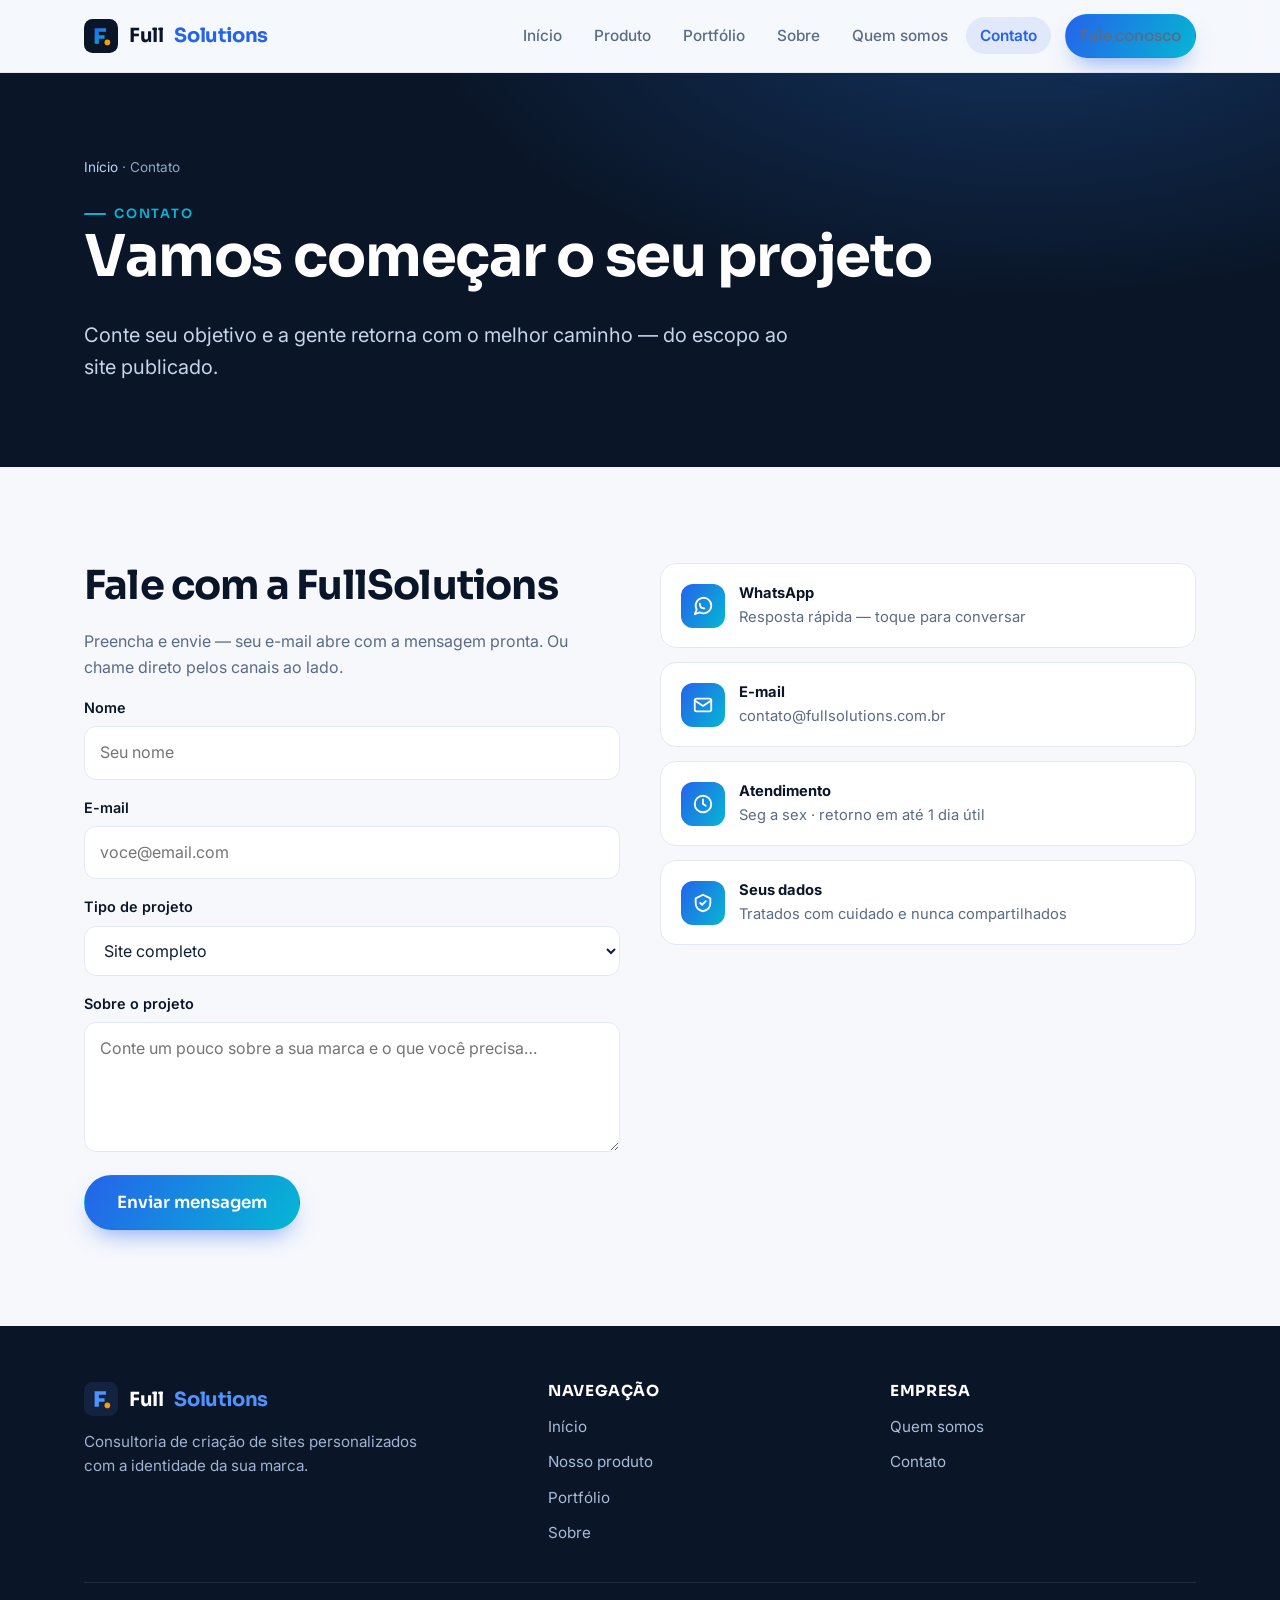
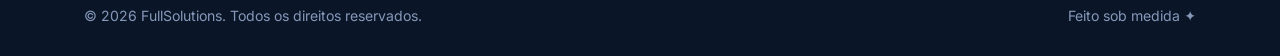
==== contato.html @ d1d46541 "feat: site institucional da FullSolutions (6 páginas) + GitHub Pages Site estático responsivo (HTML/" ====
<!doctype html>
<html lang="pt-BR">
<head>
<meta charset="utf-8">
<meta name="viewport" content="width=device-width, initial-scale=1">
<title>Contato — FullSolutions</title>
<meta name="description" content="Fale com a FullSolutions e comece seu projeto de site personalizado. Conte seu objetivo e a gente retorna com o melhor caminho.">
<link rel="icon" href="favicon.svg" type="image/svg+xml">
<link rel="preconnect" href="https://fonts.googleapis.com">
<link rel="preconnect" href="https://fonts.gstatic.com" crossorigin>
<link href="https://fonts.googleapis.com/css2?family=Sora:wght@500;600;700&family=Inter:wght@400;500;600&display=swap" rel="stylesheet">
<link rel="stylesheet" href="css/styles.css">
</head>
<body>

<header class="site-header">
  <div class="container nav">
    <a class="brand" href="index.html" aria-label="FullSolutions — início">
      <svg class="logo" viewBox="0 0 48 48" aria-hidden="true"><defs><linearGradient id="bg" x1="0" y1="0" x2="1" y2="1"><stop offset="0" stop-color="#2563eb"/><stop offset="1" stop-color="#06b6d4"/></linearGradient></defs><rect width="48" height="48" rx="12" fill="#0a1628"/><path d="M15 13h16v5h-10v5h8v5h-8v7h-6z" fill="url(#bg)"/><circle cx="33" cy="33" r="4" fill="#f59e0b"/></svg>
      Full<b>Solutions</b>
    </a>
    <button class="nav-toggle" aria-label="Abrir menu" aria-expanded="false" aria-controls="menu">
      <svg viewBox="0 0 24 24" fill="none" stroke="currentColor" stroke-width="2" stroke-linecap="round"><path d="M4 7h16M4 12h16M4 17h16"/></svg>
    </button>
    <ul class="nav-links" id="menu">
      <li><a href="index.html">Início</a></li>
      <li><a href="produto.html">Produto</a></li>
      <li><a href="portfolio.html">Portfólio</a></li>
      <li><a href="sobre.html">Sobre</a></li>
      <li><a href="quem-somos.html">Quem somos</a></li>
      <li><a href="contato.html" class="active">Contato</a></li>
      <li class="nav-cta"><a class="btn btn-primary" href="contato.html">Fale conosco</a></li>
    </ul>
  </div>
</header>

<section class="page-hero">
  <div class="container">
    <div class="crumbs"><a href="index.html">Início</a> · Contato</div>
    <span class="eyebrow">Contato</span>
    <h1>Vamos começar o seu projeto</h1>
    <p class="lead">Conte seu objetivo e a gente retorna com o melhor caminho — do escopo ao site publicado.</p>
  </div>
</section>

<section class="section">
  <div class="container">
    <div class="contact-grid">
      <div class="reveal">
        <h2>Fale com a FullSolutions</h2>
        <p class="muted">Preencha e envie — seu e-mail abre com a mensagem pronta. Ou chame direto pelos canais ao lado.</p>
        <form id="form-contato" novalidate>
          <div class="field">
            <label for="nome">Nome</label>
            <input id="nome" name="nome" type="text" placeholder="Seu nome" required>
          </div>
          <div class="field">
            <label for="email">E-mail</label>
            <input id="email" name="email" type="email" placeholder="voce@email.com" required>
          </div>
          <div class="field">
            <label for="tipo">Tipo de projeto</label>
            <select id="tipo" name="tipo">
              <option>Página única / Landing</option>
              <option selected>Site completo</option>
              <option>Site + integrações</option>
              <option>Ainda não sei / quero orientação</option>
            </select>
          </div>
          <div class="field">
            <label for="msg">Sobre o projeto</label>
            <textarea id="msg" name="msg" placeholder="Conte um pouco sobre a sua marca e o que você precisa…"></textarea>
          </div>
          <button class="btn btn-primary btn-lg" type="submit">Enviar mensagem</button>
          <p id="form-aviso" class="muted" style="margin-top:12px;font-size:.9rem" hidden></p>
        </form>
      </div>

      <div class="reveal">
        <div class="contact-cards">
          <a class="contact-item" id="wpp" href="https://wa.me/5500000000000" target="_blank" rel="noopener">
            <span class="ic"><svg viewBox="0 0 24 24" fill="none" stroke="currentColor" stroke-width="2" stroke-linecap="round" stroke-linejoin="round"><path d="M21 11.5a8.5 8.5 0 0 1-12.7 7.4L3 21l2.1-5.3A8.5 8.5 0 1 1 21 11.5z"/><path d="M8.5 9.5c0 3 2 5 5 5"/></svg></span>
            <span><b>WhatsApp</b><span>Resposta rápida — toque para conversar</span></span>
          </a>
          <a class="contact-item" id="mail" href="mailto:contato@fullsolutions.com.br">
            <span class="ic"><svg viewBox="0 0 24 24" fill="none" stroke="currentColor" stroke-width="2" stroke-linecap="round" stroke-linejoin="round"><rect x="3" y="5" width="18" height="14" rx="2"/><path d="m3 7 9 6 9-6"/></svg></span>
            <span><b>E-mail</b><span>contato@fullsolutions.com.br</span></span>
          </a>
          <div class="contact-item">
            <span class="ic"><svg viewBox="0 0 24 24" fill="none" stroke="currentColor" stroke-width="2" stroke-linecap="round" stroke-linejoin="round"><circle cx="12" cy="12" r="9"/><path d="M12 7v5l3 2"/></svg></span>
            <span><b>Atendimento</b><span>Seg a sex · retorno em até 1 dia útil</span></span>
          </div>
          <div class="contact-item">
            <span class="ic"><svg viewBox="0 0 24 24" fill="none" stroke="currentColor" stroke-width="2" stroke-linecap="round" stroke-linejoin="round"><path d="M12 3l8 4v5c0 5-3.5 8-8 9-4.5-1-8-4-8-9V7z"/><path d="m9 12 2 2 4-4"/></svg></span>
            <span><b>Seus dados</b><span>Tratados com cuidado e nunca compartilhados</span></span>
          </div>
        </div>
      </div>
    </div>
  </div>
</section>

<footer class="site-footer">
  <div class="container">
    <div class="footer-grid">
      <div>
        <div class="brand"><svg class="logo" viewBox="0 0 48 48" aria-hidden="true"><rect width="48" height="48" rx="12" fill="#13233f"/><path d="M15 13h16v5h-10v5h8v5h-8v7h-6z" fill="#4f93ff"/><circle cx="33" cy="33" r="4" fill="#f59e0b"/></svg> Full<b style="color:#4f93ff">Solutions</b></div>
        <p>Consultoria de criação de sites personalizados com a identidade da sua marca.</p>
      </div>
      <div class="footer-col"><h4>Navegação</h4><ul>
        <li><a href="index.html">Início</a></li>
        <li><a href="produto.html">Nosso produto</a></li>
        <li><a href="portfolio.html">Portfólio</a></li>
        <li><a href="sobre.html">Sobre</a></li>
      </ul></div>
      <div class="footer-col"><h4>Empresa</h4><ul>
        <li><a href="quem-somos.html">Quem somos</a></li>
        <li><a href="contato.html">Contato</a></li>
      </ul></div>
    </div>
    <div class="footer-bottom">
      <span>© <span data-year>2026</span> FullSolutions. Todos os direitos reservados.</span>
      <span>Feito sob medida ✦</span>
    </div>
  </div>
</footer>

<script src="js/main.js"></script>
<script>
// Formulário → abre o e-mail com a mensagem pronta (sem backend; dados não passam por terceiros).
(function () {
  var EMAIL_DESTINO = 'contato@fullsolutions.com.br'; // TODO: troque pelo e-mail real da FullSolutions
  var form = document.getElementById('form-contato');
  var aviso = document.getElementById('form-aviso');
  if (!form) return;
  form.addEventListener('submit', function (e) {
    e.preventDefault();
    var nome = form.nome.value.trim(), email = form.email.value.trim(), tipo = form.tipo.value, msg = form.msg.value.trim();
    if (!nome || !email) { aviso.hidden = false; aviso.textContent = 'Preencha nome e e-mail para continuar.'; return; }
    var assunto = 'Novo projeto — ' + nome;
    var corpo = 'Nome: ' + nome + '\nE-mail: ' + email + '\nTipo de projeto: ' + tipo + '\n\n' + (msg || '(sem descrição)');
    window.location.href = 'mailto:' + EMAIL_DESTINO + '?subject=' + encodeURIComponent(assunto) + '&body=' + encodeURIComponent(corpo);
    aviso.hidden = false; aviso.textContent = 'Abrindo seu aplicativo de e-mail com a mensagem pronta…';
  });
})();
</script>
</body>
</html>
---- css/styles.css ----
/* ============================================================
   FullSolutions — identidade visual
   Navy profundo + gradiente azul→cyan · acento âmbar · base clara
   ============================================================ */
:root {
  /* marca */
  --ink: #0a1628;          /* navy profundo (texto forte / fundos escuros) */
  --ink-2: #0f1f38;
  --brand: #2563eb;        /* azul */
  --brand-2: #06b6d4;      /* cyan */
  --brand-grad: linear-gradient(120deg, #2563eb 0%, #06b6d4 100%);
  --amber: #f59e0b;        /* acento quente (CTA secundário / destaques) */
  --amber-2: #fbbf24;
  /* neutros */
  --bg: #f6f8fc;
  --surface: #ffffff;
  --surface-soft: #eef2f9;
  --line: #e3e9f2;
  --text: #0f1e34;
  --muted: #5b6b85;
  --muted-2: #8a97ad;
  /* efeitos */
  --radius: 16px;
  --radius-sm: 10px;
  --shadow: 0 10px 30px -12px rgba(16, 36, 70, .22);
  --shadow-lg: 0 30px 60px -20px rgba(16, 36, 70, .35);
  --ring: 0 0 0 4px rgba(37, 99, 235, .16);
  --max: 1160px;
  --font-head: "Sora", system-ui, -apple-system, "Segoe UI", Roboto, sans-serif;
  --font-body: "Inter", system-ui, -apple-system, "Segoe UI", Roboto, sans-serif;
}

* { box-sizing: border-box; }
html { scroll-behavior: smooth; }
body {
  margin: 0; font-family: var(--font-body); color: var(--text); background: var(--bg);
  line-height: 1.6; -webkit-font-smoothing: antialiased; overflow-x: hidden;
}
h1, h2, h3, h4 { font-family: var(--font-head); line-height: 1.15; color: var(--ink); font-weight: 700; margin: 0 0 .5em; letter-spacing: -.02em; }
h1 { font-size: clamp(2.1rem, 5vw, 3.6rem); }
h2 { font-size: clamp(1.6rem, 3.4vw, 2.5rem); }
h3 { font-size: 1.25rem; }
p { margin: 0 0 1rem; }
a { color: var(--brand); text-decoration: none; }
img { max-width: 100%; display: block; }
.container { width: 100%; max-width: var(--max); margin: 0 auto; padding: 0 24px; }
.eyebrow { font-family: var(--font-head); font-weight: 600; font-size: .8rem; letter-spacing: .14em; text-transform: uppercase; color: var(--brand); display: inline-flex; align-items: center; gap: 8px; }
.eyebrow::before { content: ""; width: 22px; height: 2px; background: var(--brand-grad); border-radius: 2px; }
.lead { font-size: clamp(1.05rem, 2.2vw, 1.25rem); color: var(--muted); }
.muted { color: var(--muted); }
.center { text-align: center; }
.grad-text { background: var(--brand-grad); -webkit-background-clip: text; background-clip: text; color: transparent; }

/* ---------- botões ---------- */
.btn { display: inline-flex; align-items: center; gap: 10px; font-family: var(--font-head); font-weight: 600; font-size: .98rem; padding: 14px 26px; border-radius: 999px; border: 1px solid transparent; cursor: pointer; transition: transform .15s ease, box-shadow .2s ease, background .2s; white-space: nowrap; }
.btn:focus-visible { outline: none; box-shadow: var(--ring); }
.btn-primary { background: var(--brand-grad); color: #fff; box-shadow: 0 12px 24px -10px rgba(37, 99, 235, .6); }
.btn-primary:hover { transform: translateY(-2px); box-shadow: 0 18px 34px -10px rgba(37, 99, 235, .7); }
.btn-amber { background: linear-gradient(120deg, #f59e0b, #fbbf24); color: #3a2600; box-shadow: 0 12px 24px -10px rgba(245, 158, 11, .6); }
.btn-amber:hover { transform: translateY(-2px); }
.btn-ghost { background: var(--surface); color: var(--ink); border-color: var(--line); }
.btn-ghost:hover { border-color: var(--brand); color: var(--brand); transform: translateY(-2px); }
.btn-light { background: rgba(255,255,255,.1); color: #fff; border-color: rgba(255,255,255,.28); }
.btn-light:hover { background: rgba(255,255,255,.18); transform: translateY(-2px); }
.btn-lg { padding: 16px 32px; font-size: 1.05rem; }

/* ---------- header / nav ---------- */
.site-header { position: sticky; top: 0; z-index: 50; background: rgba(246, 248, 252, .82); backdrop-filter: saturate(160%) blur(12px); border-bottom: 1px solid var(--line); }
.nav { display: flex; align-items: center; justify-content: space-between; height: 72px; }
.brand { display: inline-flex; align-items: center; gap: 11px; font-family: var(--font-head); font-weight: 700; font-size: 1.22rem; color: var(--ink); letter-spacing: -.02em; }
.brand .logo { width: 34px; height: 34px; flex: none; }
.brand b { color: var(--brand); }
.nav-links { display: flex; align-items: center; gap: 4px; list-style: none; margin: 0; padding: 0; }
.nav-links a { color: var(--muted); font-weight: 500; font-size: .96rem; padding: 9px 14px; border-radius: 999px; transition: color .15s, background .15s; }
.nav-links a:hover { color: var(--ink); background: var(--surface-soft); }
.nav-links a.active { color: var(--brand); background: rgba(37, 99, 235, .1); font-weight: 600; }
.nav-cta { margin-left: 10px; }
.nav-toggle { display: none; background: none; border: 1px solid var(--line); border-radius: 10px; width: 44px; height: 42px; cursor: pointer; padding: 0; color: var(--ink); }
.nav-toggle svg { width: 22px; height: 22px; margin: 0 auto; }

@media (max-width: 880px) {
  .nav-toggle { display: inline-flex; align-items: center; }
  .nav-links { position: absolute; top: 72px; left: 0; right: 0; flex-direction: column; align-items: stretch; gap: 2px; background: var(--surface); border-bottom: 1px solid var(--line); padding: 12px 16px 18px; box-shadow: var(--shadow); transform: translateY(-8px); opacity: 0; pointer-events: none; transition: .2s; }
  .nav-links.open { transform: none; opacity: 1; pointer-events: auto; }
  .nav-links a { padding: 13px 14px; font-size: 1rem; }
  .nav-cta { margin: 8px 0 0; }
  .nav-cta .btn { width: 100%; justify-content: center; }
}

/* ---------- hero ---------- */
.hero { position: relative; background: radial-gradient(1200px 600px at 75% -10%, #13335f 0%, transparent 60%), var(--ink); color: #fff; overflow: hidden; }
.hero::after { content: ""; position: absolute; inset: 0; background: radial-gradient(700px 400px at 15% 110%, rgba(6, 182, 212, .22), transparent 60%); pointer-events: none; }
.hero .container { position: relative; z-index: 1; padding-top: clamp(56px, 9vw, 104px); padding-bottom: clamp(56px, 9vw, 104px); }
.hero h1 { color: #fff; max-width: 15ch; }
.hero .eyebrow { color: var(--brand-2); }
.hero .eyebrow::before { background: var(--brand-2); }
.hero .lead { color: #c6d4ea; max-width: 54ch; }
.hero-actions { display: flex; flex-wrap: wrap; gap: 14px; margin-top: 30px; }
.hero-grid { display: grid; grid-template-columns: 1.15fr .85fr; gap: 48px; align-items: center; }
@media (max-width: 920px) { .hero-grid { grid-template-columns: 1fr; gap: 36px; } }

/* cartão flutuante do hero (mockup abstrato de site) */
.hero-card { background: linear-gradient(160deg, rgba(255,255,255,.08), rgba(255,255,255,.02)); border: 1px solid rgba(255,255,255,.14); border-radius: 22px; padding: 18px; box-shadow: var(--shadow-lg); backdrop-filter: blur(6px); }
.hero-card .bar { display: flex; gap: 7px; margin-bottom: 14px; }
.hero-card .bar span { width: 11px; height: 11px; border-radius: 50%; background: rgba(255,255,255,.3); }
.hero-card .bar span:first-child { background: #f87171; } .hero-card .bar span:nth-child(2) { background: #fbbf24; } .hero-card .bar span:nth-child(3) { background: #34d399; }
.hero-card .screen { background: #0b1a30; border-radius: 14px; padding: 18px; border: 1px solid rgba(255,255,255,.08); }
.sk { border-radius: 8px; background: rgba(255,255,255,.1); }
.sk-row { height: 12px; margin-bottom: 10px; }
.sk-row.w80 { width: 80%; } .sk-row.w60 { width: 60%; } .sk-row.w40 { width: 40%; }
.sk-hero { height: 70px; margin-bottom: 16px; background: var(--brand-grad); opacity: .85; }
.sk-cards { display: grid; grid-template-columns: repeat(3,1fr); gap: 10px; margin-top: 14px; }
.sk-card { height: 54px; background: rgba(255,255,255,.07); border-radius: 10px; }
.sk-card:nth-child(2) { background: rgba(6,182,212,.22); }

/* ---------- seções ---------- */
.section { padding: clamp(56px, 8vw, 96px) 0; }
.section-head { max-width: 640px; margin: 0 0 44px; }
.section-head.center { margin-left: auto; margin-right: auto; text-align: center; }
.section.alt { background: var(--surface); border-top: 1px solid var(--line); border-bottom: 1px solid var(--line); }

/* grid de cards */
.grid { display: grid; gap: 22px; }
.grid-3 { grid-template-columns: repeat(3, 1fr); }
.grid-2 { grid-template-columns: repeat(2, 1fr); }
@media (max-width: 860px) { .grid-3 { grid-template-columns: 1fr; } .grid-2 { grid-template-columns: 1fr; } }

.card { background: var(--surface); border: 1px solid var(--line); border-radius: var(--radius); padding: 28px; box-shadow: var(--shadow); transition: transform .18s ease, box-shadow .2s ease, border-color .2s; }
.card:hover { transform: translateY(-4px); box-shadow: var(--shadow-lg); border-color: #cdd9ee; }
.card .ic { width: 50px; height: 50px; border-radius: 14px; display: grid; place-items: center; background: linear-gradient(135deg, rgba(37,99,235,.14), rgba(6,182,212,.14)); color: var(--brand); margin-bottom: 16px; }
.card .ic svg { width: 26px; height: 26px; }
.card h3 { margin-bottom: 8px; }
.card p { color: var(--muted); margin: 0; font-size: .97rem; }

/* lista de checks */
.checks { list-style: none; margin: 0; padding: 0; display: grid; gap: 12px; }
.checks li { position: relative; padding-left: 34px; color: var(--muted); }
.checks li::before { content: ""; position: absolute; left: 0; top: 2px; width: 22px; height: 22px; border-radius: 50%; background: var(--brand-grad); }
.checks li::after { content: ""; position: absolute; left: 7px; top: 8px; width: 8px; height: 4px; border-left: 2px solid #fff; border-bottom: 2px solid #fff; transform: rotate(-45deg); }
.checks li b { color: var(--ink); }

/* passos / processo */
.steps { counter-reset: s; display: grid; gap: 18px; }
.step { display: grid; grid-template-columns: 56px 1fr; gap: 18px; align-items: start; background: var(--surface); border: 1px solid var(--line); border-radius: var(--radius); padding: 22px 24px; }
.step::before { counter-increment: s; content: counter(s); font-family: var(--font-head); font-weight: 700; font-size: 1.2rem; color: #fff; width: 48px; height: 48px; border-radius: 14px; background: var(--brand-grad); display: grid; place-items: center; }
.step h3 { margin: 4px 0 6px; }
.step p { margin: 0; color: var(--muted); font-size: .96rem; }

/* preços / planos */
.plans { display: grid; grid-template-columns: repeat(3, 1fr); gap: 22px; align-items: stretch; }
@media (max-width: 920px) { .plans { grid-template-columns: 1fr; } }
.plan { background: var(--surface); border: 1px solid var(--line); border-radius: var(--radius); padding: 30px 28px; display: flex; flex-direction: column; box-shadow: var(--shadow); }
.plan.featured { border: 1.5px solid transparent; background: linear-gradient(var(--surface), var(--surface)) padding-box, var(--brand-grad) border-box; box-shadow: var(--shadow-lg); position: relative; }
.plan.featured .tag { position: absolute; top: -13px; left: 28px; background: var(--brand-grad); color: #fff; font-family: var(--font-head); font-weight: 600; font-size: .72rem; letter-spacing: .08em; text-transform: uppercase; padding: 5px 14px; border-radius: 999px; }
.plan h3 { font-size: 1.3rem; }
.plan .price { font-family: var(--font-head); font-weight: 700; font-size: 1.1rem; color: var(--brand); margin: 2px 0 14px; }
.plan .desc { color: var(--muted); font-size: .95rem; margin-bottom: 18px; }
.plan .checks { margin-bottom: 24px; }
.plan .checks li { font-size: .93rem; }
.plan .btn { margin-top: auto; justify-content: center; }

/* faixa CTA */
.cta-band { background: radial-gradient(900px 500px at 80% -30%, #13335f, transparent 60%), var(--ink); color: #fff; border-radius: 26px; padding: clamp(36px, 6vw, 60px); text-align: center; box-shadow: var(--shadow-lg); position: relative; overflow: hidden; }
.cta-band::after { content: ""; position: absolute; inset: 0; background: radial-gradient(500px 300px at 10% 120%, rgba(6,182,212,.25), transparent 60%); }
.cta-band > * { position: relative; z-index: 1; }
.cta-band h2 { color: #fff; }
.cta-band p { color: #c6d4ea; max-width: 52ch; margin: 0 auto 26px; }

/* números / stats */
.stats { display: grid; grid-template-columns: repeat(4, 1fr); gap: 18px; }
@media (max-width: 760px) { .stats { grid-template-columns: repeat(2, 1fr); } }
.stat { text-align: center; padding: 10px; }
.stat b { display: block; font-family: var(--font-head); font-weight: 700; font-size: clamp(1.8rem, 4vw, 2.6rem); background: var(--brand-grad); -webkit-background-clip: text; background-clip: text; color: transparent; }
.stat span { color: var(--muted); font-size: .92rem; }

/* portfólio */
.work { display: grid; grid-template-columns: repeat(3, 1fr); gap: 24px; }
@media (max-width: 920px) { .work { grid-template-columns: 1fr; } }
.work-card { background: var(--surface); border: 1px solid var(--line); border-radius: var(--radius); overflow: hidden; box-shadow: var(--shadow); transition: transform .18s, box-shadow .2s; display: flex; flex-direction: column; }
.work-card:hover { transform: translateY(-5px); box-shadow: var(--shadow-lg); }
.work-thumb { aspect-ratio: 16/10; display: grid; place-items: center; color: #fff; position: relative; overflow: hidden; }
.work-thumb .mark { font-family: var(--font-head); font-weight: 700; font-size: 1.5rem; letter-spacing: -.02em; z-index: 1; text-align: center; padding: 10px 18px; }
.work-thumb::after { content: ""; position: absolute; inset: 0; background: linear-gradient(160deg, rgba(255,255,255,.14), transparent 50%); }
.tt-fortuny { background: linear-gradient(135deg, #0f766e, #10b981); }
.tt-clio { background: linear-gradient(135deg, #7c3aed, #2563eb); }
.tt-coliseu { background: linear-gradient(135deg, #b91c1c, #f59e0b); }
.work-body { padding: 22px 24px; display: flex; flex-direction: column; flex: 1; }
.work-body h3 { margin-bottom: 6px; }
.work-body p { color: var(--muted); font-size: .95rem; }
.work-tags { display: flex; flex-wrap: wrap; gap: 7px; margin: 4px 0 16px; }
.work-tags span { font-size: .76rem; font-weight: 600; color: var(--brand); background: rgba(37,99,235,.1); padding: 4px 10px; border-radius: 999px; }
.work-body .btn { margin-top: auto; align-self: flex-start; }

/* split (texto + visual) */
.split { display: grid; grid-template-columns: 1fr 1fr; gap: 48px; align-items: center; }
.split.reverse .split-media { order: -1; }
@media (max-width: 860px) { .split { grid-template-columns: 1fr; gap: 30px; } .split.reverse .split-media { order: 0; } }
.split-media { background: linear-gradient(160deg, var(--surface-soft), #fff); border: 1px solid var(--line); border-radius: 22px; padding: 28px; box-shadow: var(--shadow); }

/* valores (quem somos) */
.value { display: grid; grid-template-columns: 48px 1fr; gap: 16px; align-items: start; }
.value .ic { width: 48px; height: 48px; border-radius: 13px; display: grid; place-items: center; background: linear-gradient(135deg, rgba(37,99,235,.14), rgba(6,182,212,.14)); color: var(--brand); }
.value .ic svg { width: 24px; height: 24px; }
.value h3 { font-size: 1.1rem; margin-bottom: 4px; }
.value p { color: var(--muted); font-size: .95rem; margin: 0; }

/* contato */
.contact-grid { display: grid; grid-template-columns: 1fr 1fr; gap: 40px; align-items: start; }
@media (max-width: 860px) { .contact-grid { grid-template-columns: 1fr; } }
.field { margin-bottom: 16px; }
.field label { display: block; font-weight: 600; font-size: .9rem; margin-bottom: 7px; color: var(--ink); }
.field input, .field textarea, .field select { width: 100%; padding: 13px 15px; border: 1px solid var(--line); border-radius: 12px; font: inherit; color: var(--text); background: var(--surface); transition: border-color .15s, box-shadow .15s; }
.field input:focus, .field textarea:focus, .field select:focus { outline: none; border-color: var(--brand); box-shadow: var(--ring); }
.field textarea { min-height: 130px; resize: vertical; }
.contact-cards { display: grid; gap: 14px; }
.contact-item { display: flex; gap: 14px; align-items: center; background: var(--surface); border: 1px solid var(--line); border-radius: var(--radius); padding: 18px 20px; }
.contact-item .ic { width: 44px; height: 44px; border-radius: 12px; display: grid; place-items: center; background: var(--brand-grad); color: #fff; flex: none; }
.contact-item .ic svg { width: 22px; height: 22px; }
.contact-item b { display: block; color: var(--ink); }
.contact-item span { color: var(--muted); font-size: .92rem; }

/* page hero (subpáginas) */
.page-hero { background: radial-gradient(1000px 500px at 80% -20%, #13335f, transparent 60%), var(--ink); color: #fff; padding: clamp(48px, 7vw, 84px) 0 clamp(40px, 6vw, 68px); }
.page-hero h1 { color: #fff; }
.page-hero .lead { color: #c6d4ea; max-width: 56ch; }
.page-hero .eyebrow { color: var(--brand-2); } .page-hero .eyebrow::before { background: var(--brand-2); }
.crumbs { font-size: .85rem; color: #90a4c4; margin-bottom: 18px; }
.crumbs a { color: #bcd0ee; }

/* ---------- footer ---------- */
.site-footer { background: var(--ink); color: #c6d4ea; padding: 56px 0 28px; }
.footer-grid { display: grid; grid-template-columns: 1.4fr 1fr 1fr; gap: 36px; margin-bottom: 36px; }
@media (max-width: 760px) { .footer-grid { grid-template-columns: 1fr; gap: 26px; } }
.site-footer .brand { color: #fff; margin-bottom: 14px; }
.site-footer p { color: #9fb2d1; font-size: .95rem; max-width: 36ch; }
.footer-col h4 { color: #fff; font-size: .95rem; letter-spacing: .04em; text-transform: uppercase; margin-bottom: 14px; }
.footer-col ul { list-style: none; margin: 0; padding: 0; display: grid; gap: 10px; }
.footer-col a { color: #a9bbd8; font-size: .95rem; }
.footer-col a:hover { color: #fff; }
.footer-bottom { border-top: 1px solid rgba(255,255,255,.1); padding-top: 22px; display: flex; justify-content: space-between; gap: 14px; flex-wrap: wrap; font-size: .88rem; color: #8698b8; }

/* reveal on scroll — conteúdo SEMPRE visível; a animação só toca ao entrar na tela.
   (Nunca esconde permanentemente, mesmo se o observer não disparar ou sem JS.) */
@keyframes fs-rise { from { opacity: 0; transform: translateY(16px); } to { opacity: 1; transform: none; } }
html.js .reveal.in { animation: fs-rise .6s ease both; }
@media (prefers-reduced-motion: reduce) { html.js .reveal.in { animation: none; } html { scroll-behavior: auto; } }
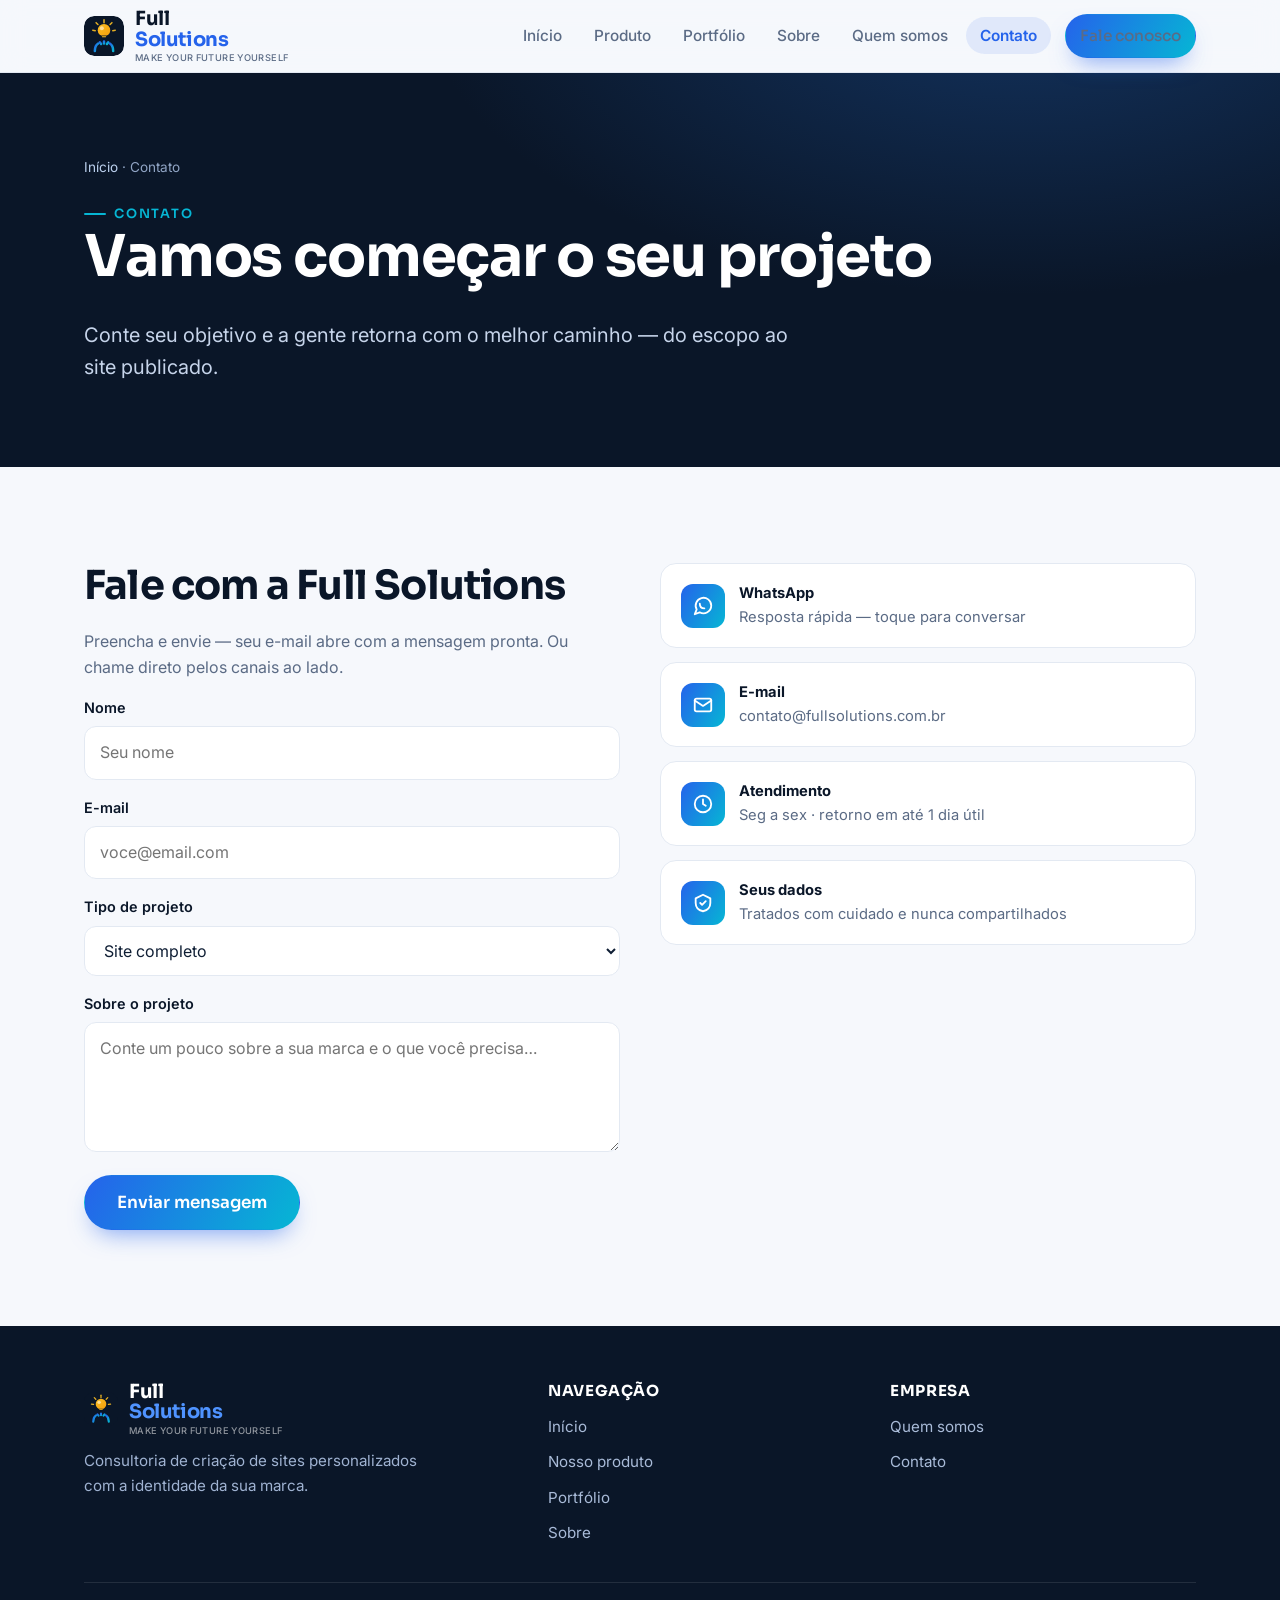
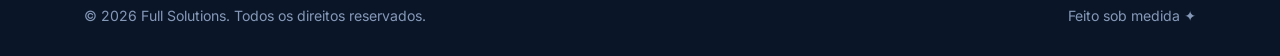
==== commit 204ef2a4: "feat: identidade real (Full Solutions + logo mão/lâmpada + slogan), PWA instalável, portfólio e depl" ====
--- a/contato.html
+++ b/contato.html
@@ -3,9 +3,15 @@
 <head>
 <meta charset="utf-8">
 <meta name="viewport" content="width=device-width, initial-scale=1">
-<title>Contato — FullSolutions</title>
-<meta name="description" content="Fale com a FullSolutions e comece seu projeto de site personalizado. Conte seu objetivo e a gente retorna com o melhor caminho.">
+<title>Contato — Full Solutions</title>
+<meta name="description" content="Fale com a Full Solutions e comece seu projeto de site personalizado. Conte seu objetivo e a gente retorna com o melhor caminho.">
 <link rel="icon" href="favicon.svg" type="image/svg+xml">
+<link rel="manifest" href="manifest.json">
+<meta name="theme-color" content="#0a1628">
+<link rel="apple-touch-icon" href="icons/apple-touch-icon.png">
+<meta name="apple-mobile-web-app-capable" content="yes">
+<meta name="apple-mobile-web-app-title" content="Full Solutions">
+<meta name="mobile-web-app-capable" content="yes">
 <link rel="preconnect" href="https://fonts.googleapis.com">
 <link rel="preconnect" href="https://fonts.gstatic.com" crossorigin>
 <link href="https://fonts.googleapis.com/css2?family=Sora:wght@500;600;700&family=Inter:wght@400;500;600&display=swap" rel="stylesheet">
@@ -15,9 +21,9 @@
 
 <header class="site-header">
   <div class="container nav">
-    <a class="brand" href="index.html" aria-label="FullSolutions — início">
-      <svg class="logo" viewBox="0 0 48 48" aria-hidden="true"><defs><linearGradient id="bg" x1="0" y1="0" x2="1" y2="1"><stop offset="0" stop-color="#2563eb"/><stop offset="1" stop-color="#06b6d4"/></linearGradient></defs><rect width="48" height="48" rx="12" fill="#0a1628"/><path d="M15 13h16v5h-10v5h8v5h-8v7h-6z" fill="url(#bg)"/><circle cx="33" cy="33" r="4" fill="#f59e0b"/></svg>
-      Full<b>Solutions</b>
+    <a class="brand" href="index.html" aria-label="Full Solutions — início">
+      <img class="logo" src="logo.svg" alt="" width="40" height="40">
+      <span class="brand-tx">Full <b>Solutions</b><small>Make your future yourself</small></span>
     </a>
     <button class="nav-toggle" aria-label="Abrir menu" aria-expanded="false" aria-controls="menu">
       <svg viewBox="0 0 24 24" fill="none" stroke="currentColor" stroke-width="2" stroke-linecap="round"><path d="M4 7h16M4 12h16M4 17h16"/></svg>
@@ -47,7 +53,7 @@
   <div class="container">
     <div class="contact-grid">
       <div class="reveal">
-        <h2>Fale com a FullSolutions</h2>
+        <h2>Fale com a Full Solutions</h2>
         <p class="muted">Preencha e envie — seu e-mail abre com a mensagem pronta. Ou chame direto pelos canais ao lado.</p>
         <form id="form-contato" novalidate>
           <div class="field">
@@ -104,7 +110,7 @@
   <div class="container">
     <div class="footer-grid">
       <div>
-        <div class="brand"><svg class="logo" viewBox="0 0 48 48" aria-hidden="true"><rect width="48" height="48" rx="12" fill="#13233f"/><path d="M15 13h16v5h-10v5h8v5h-8v7h-6z" fill="#4f93ff"/><circle cx="33" cy="33" r="4" fill="#f59e0b"/></svg> Full<b style="color:#4f93ff">Solutions</b></div>
+        <div class="brand"><img class="logo" src="logo.svg" alt="" width="34" height="34"> <span class="brand-tx">Full <b style="color:#4f93ff">Solutions</b><small>Make your future yourself</small></span></div>
         <p>Consultoria de criação de sites personalizados com a identidade da sua marca.</p>
       </div>
       <div class="footer-col"><h4>Navegação</h4><ul>
@@ -119,7 +125,7 @@
       </ul></div>
     </div>
     <div class="footer-bottom">
-      <span>© <span data-year>2026</span> FullSolutions. Todos os direitos reservados.</span>
+      <span>© <span data-year>2026</span> Full Solutions. Todos os direitos reservados.</span>
       <span>Feito sob medida ✦</span>
     </div>
   </div>
@@ -129,7 +135,7 @@
 <script>
 // Formulário → abre o e-mail com a mensagem pronta (sem backend; dados não passam por terceiros).
 (function () {
-  var EMAIL_DESTINO = 'contato@fullsolutions.com.br'; // TODO: troque pelo e-mail real da FullSolutions
+  var EMAIL_DESTINO = 'contato@fullsolutions.com.br'; // TODO: troque pelo e-mail real da Full Solutions
   var form = document.getElementById('form-contato');
   var aviso = document.getElementById('form-aviso');
   if (!form) return;
--- a/css/styles.css
+++ b/css/styles.css
@@ -68,8 +68,12 @@
 .site-header { position: sticky; top: 0; z-index: 50; background: rgba(246, 248, 252, .82); backdrop-filter: saturate(160%) blur(12px); border-bottom: 1px solid var(--line); }
 .nav { display: flex; align-items: center; justify-content: space-between; height: 72px; }
 .brand { display: inline-flex; align-items: center; gap: 11px; font-family: var(--font-head); font-weight: 700; font-size: 1.22rem; color: var(--ink); letter-spacing: -.02em; }
-.brand .logo { width: 34px; height: 34px; flex: none; }
+.brand .logo { width: 40px; height: 40px; flex: none; border-radius: 10px; }
 .brand b { color: var(--brand); }
+.brand-tx { display: inline-flex; flex-direction: column; line-height: 1.04; }
+.brand-tx small { font-family: var(--font-body); font-weight: 500; font-size: .58rem; letter-spacing: .04em; text-transform: uppercase; color: var(--muted); margin-top: 3px; }
+.site-footer .brand .logo { width: 34px; height: 34px; }
+.site-footer .brand-tx small { color: rgba(255, 255, 255, .55); }
 .nav-links { display: flex; align-items: center; gap: 4px; list-style: none; margin: 0; padding: 0; }
 .nav-links a { color: var(--muted); font-weight: 500; font-size: .96rem; padding: 9px 14px; border-radius: 999px; transition: color .15s, background .15s; }
 .nav-links a:hover { color: var(--ink); background: var(--surface-soft); }
@@ -244,3 +248,12 @@
 @keyframes fs-rise { from { opacity: 0; transform: translateY(16px); } to { opacity: 1; transform: none; } }
 html.js .reveal.in { animation: fs-rise .6s ease both; }
 @media (prefers-reduced-motion: reduce) { html.js .reveal.in { animation: none; } html { scroll-behavior: auto; } }
+
+/* --- Links discretos no rodapé (home) --- */
+.footer-mini { display: inline-flex; align-items: center; gap: 16px; }
+.mini-link { background: none; border: 0; padding: 0; cursor: pointer; font: inherit; font-size: .82rem; color: rgba(255, 255, 255, .5); text-decoration: none; letter-spacing: .01em; transition: color .15s; }
+.mini-link:hover { color: rgba(255, 255, 255, .85); }
+
+/* --- Portfólio: selo "site em breve" --- */
+.work-soon { display: inline-flex; align-items: center; gap: 6px; font-size: .86rem; font-weight: 500; color: var(--muted); padding: 10px 2px; }
+.work-soon::before { content: ""; width: 7px; height: 7px; border-radius: 999px; background: var(--amber); box-shadow: 0 0 0 3px rgba(245, 158, 11, .18); }
